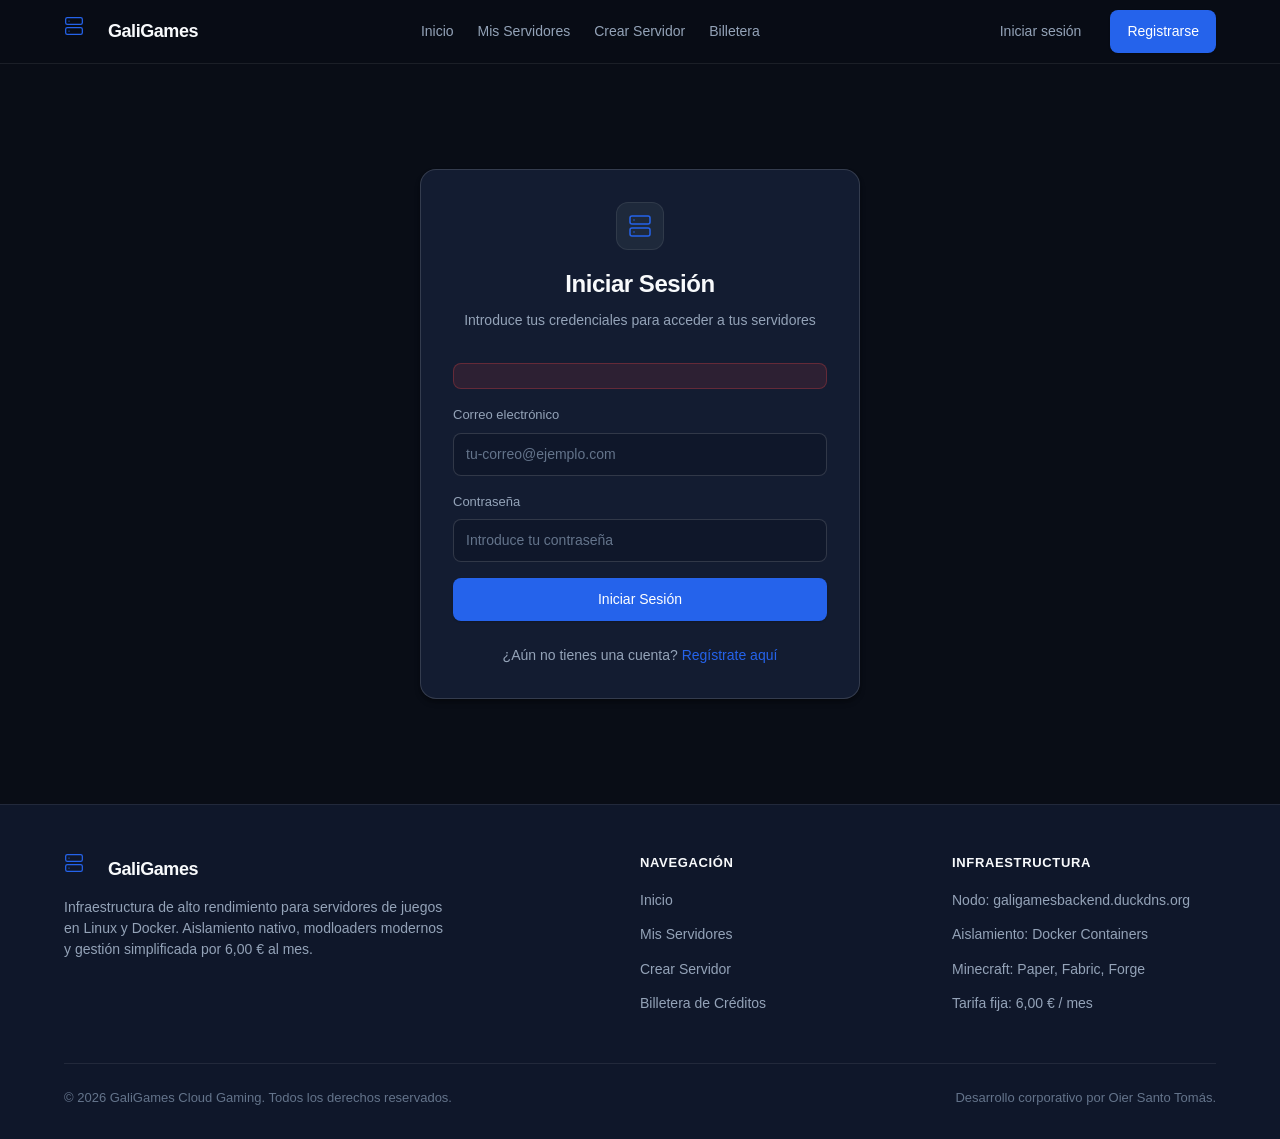
==== html/autenticacion/iniciar-sesion.html @ a90b9ae2 "feat(frontend): interfaz de servidores de juegos con arquitectura espejo, wizard visual, panel y fac" ====
<!DOCTYPE html>
<html lang="es">
<head>
  <meta charset="UTF-8">
  <meta name="viewport" content="width=device-width, initial-scale=1.0">
  <title>Iniciar Sesión - GaliGames</title>
  <meta name="description" content="Accede a tu panel de control de servidores de juegos GaliGames.">

  <!-- Hojas de estilo estructuradas -->
  <link rel="stylesheet" href="../../css/comun/variables.css">
  <link rel="stylesheet" href="../../css/comun/normalizacion.css">
  <link rel="stylesheet" href="../../css/comun/componentes.css">
  <link rel="stylesheet" href="../../css/comun/cabecera.css">
  <link rel="stylesheet" href="../../css/comun/pie-pagina.css">
  <link rel="stylesheet" href="../../css/autenticacion/iniciar-sesion.css">

  <!-- Script modular -->
  <script type="module" src="../../js/autenticacion/iniciar-sesion.js" defer></script>
</head>
<body>
  <!-- Cabecera Institucional Global -->
  <header id="cabecera-principal"></header>

  <main>
    <section class="autenticacion-seccion">
      <div class="tarjeta-autenticacion">
        <div class="autenticacion-cabecera">
          <div class="autenticacion-logo-icono">
            <svg xmlns="http://www.w3.org/2000/svg" width="24" height="24" viewBox="0 0 24 24" fill="none" stroke="currentColor" stroke-width="1.5" stroke-linecap="round" stroke-linejoin="round"><rect width="20" height="8" x="2" y="2" rx="2" ry="2"/><rect width="20" height="8" x="2" y="14" rx="2" ry="2"/><line x1="6" x2="6.01" y1="6" y2="6"/><line x1="6" x2="6.01" y1="18" y2="18"/></svg>
          </div>
          <h1 class="autenticacion-titulo">Iniciar Sesión</h1>
          <p class="autenticacion-subtitulo">Introduce tus credenciales para acceder a tus servidores</p>
        </div>

        <div id="caja-error" class="alerta-mensaje alerta-peligro" hidden></div>

        <form id="formulario-login" novalidate>
          <div class="grupo-campo">
            <label for="campo-email" class="etiqueta">Correo electrónico</label>
            <input type="email" id="campo-email" class="campo-texto" placeholder="tu-correo@ejemplo.com" required autocomplete="email">
          </div>

          <div class="grupo-campo">
            <label for="campo-password" class="etiqueta">Contraseña</label>
            <input type="password" id="campo-password" class="campo-texto" placeholder="Introduce tu contraseña" required autocomplete="current-password">
          </div>

          <button type="submit" id="boton-enviar" class="boton boton-primario boton-completo">
            Iniciar Sesión
          </button>
        </form>

        <div class="autenticacion-pie">
          ¿Aún no tienes una cuenta? <a href="../../html/autenticacion/registro.html">Regístrate aquí</a>
        </div>
      </div>
    </section>
  </main>

  <!-- Pie de Página Institucional Global -->
  <footer id="pie-principal"></footer>
</body>
</html>
---- css/comun/variables.css ----
:root {
  /* Escala Cromática Neutra (Dark Slate Enterprise) */
  --color-fondo-base: #090d16;
  --color-fondo-superficie: #0f172a;
  --color-fondo-tarjeta: #131c31;
  --color-fondo-elevado: #1e293b;
  --color-fondo-sutil: #162035;

  /* Bordes y Líneas Divisoras */
  --color-borde-tenue: rgba(255, 255, 255, 0.08);
  --color-borde-medio: rgba(255, 255, 255, 0.14);
  --color-borde-foco: #3b82f6;

  /* Escala Tipográfica y Contrastes */
  --color-texto-principal: #f8fafc;
  --color-texto-secundario: #94a3b8;
  --color-texto-atenuado: #64748b;
  --color-texto-inverso: #090d16;

  /* Acento Institucional Corporativo */
  --color-acento-primario: #2563eb;
  --color-acento-hover: #1d4ed8;
  --color-acento-activo: #1e40af;
  --color-acento-superficie: rgba(37, 99, 235, 0.12);
  --color-acento-borde: rgba(37, 99, 235, 0.35);

  /* Estados Funcionales Sobrios */
  --color-exito: #10b981;
  --color-exito-fondo: rgba(16, 185, 129, 0.12);
  --color-exito-borde: rgba(16, 185, 129, 0.28);

  --color-alerta: #f59e0b;
  --color-alerta-fondo: rgba(245, 158, 11, 0.12);
  --color-alerta-borde: rgba(245, 158, 11, 0.28);

  --color-peligro: #ef4444;
  --color-peligro-fondo: rgba(239, 68, 68, 0.12);
  --color-peligro-borde: rgba(239, 68, 68, 0.28);

  /* Tipografía */
  --fuente-principal: -apple-system, BlinkMacSystemFont, "Segoe UI", Roboto, "Helvetica Neue", Arial, sans-serif;
  --fuente-codigo: "JetBrains Mono", Menlo, Monaco, Consolas, "Liberation Mono", monospace;

  /* Escala de Espaciado (Múltiplos de 4px y 8px) */
  --espacio-4: 4px;
  --espacio-8: 8px;
  --espacio-12: 12px;
  --espacio-16: 16px;
  --espacio-24: 24px;
  --espacio-32: 32px;
  --espacio-48: 48px;
  --espacio-64: 64px;

  /* Radios de Borde */
  --radio-sm: 4px;
  --radio-md: 8px;
  --radio-lg: 12px;
  --radio-xl: 16px;
  --radio-completo: 9999px;

  /* Sombras Sutiles */
  --sombra-sm: 0 1px 2px 0 rgba(0, 0, 0, 0.25);
  --sombra-md: 0 4px 6px -1px rgba(0, 0, 0, 0.3), 0 2px 4px -2px rgba(0, 0, 0, 0.3);
  --sombra-lg: 0 10px 15px -3px rgba(0, 0, 0, 0.4), 0 4px 6px -4px rgba(0, 0, 0, 0.4);

  /* Transiciones */
  --transicion-rapida: 150ms cubic-bezier(0.4, 0, 0.2, 1);
  --transicion-normal: 250ms cubic-bezier(0.4, 0, 0.2, 1);
}
---- css/comun/normalizacion.css ----
*,
*::before,
*::after {
  box-sizing: border-box;
  margin: 0;
  padding: 0;
}

html {
  font-size: 16px;
  scroll-behavior: smooth;
  -webkit-text-size-adjust: 100%;
}

body {
  min-height: 100vh;
  background-color: var(--color-fondo-base);
  color: var(--color-texto-principal);
  font-family: var(--fuente-principal);
  font-size: 0.9375rem;
  line-height: 1.5;
  -webkit-font-smoothing: antialiased;
  -moz-osx-font-smoothing: grayscale;
  display: flex;
  flex-direction: column;
}

main {
  flex: 1;
}

img,
svg {
  display: block;
  max-width: 100%;
}

a {
  color: inherit;
  text-decoration: none;
  transition: color var(--transicion-rapida);
}

button,
input,
optgroup,
select,
textarea {
  font: inherit;
  color: inherit;
  border: none;
  background: none;
}

button {
  cursor: pointer;
}

ul,
ol {
  list-style: none;
}

table {
  border-collapse: collapse;
  width: 100%;
}

/* Indicadores de foco accesibles */
:focus-visible {
  outline: 2px solid var(--color-borde-foco);
  outline-offset: 2px;
}

/* Contenedor estándar con respiro perimetral */
.contenedor {
  width: 100%;
  max-width: 1200px;
  margin-left: auto;
  margin-right: auto;
  padding-left: var(--espacio-24);
  padding-right: var(--espacio-24);
}
---- css/comun/componentes.css ----
/* ==========================================================================
   Botones Enterprise
   ========================================================================== */
.boton {
  display: inline-flex;
  align-items: center;
  justify-content: center;
  gap: var(--espacio-8);
  padding: 10px var(--espacio-16);
  font-size: 0.875rem;
  font-weight: 500;
  border-radius: var(--radio-md);
  border: 1px solid transparent;
  transition: background-color var(--transicion-rapida),
              border-color var(--transicion-rapida),
              color var(--transicion-rapida),
              box-shadow var(--transicion-rapida),
              transform var(--transicion-rapida);
  white-space: nowrap;
  user-select: none;
}

.boton:disabled {
  opacity: 0.5;
  cursor: not-allowed;
  pointer-events: none;
}

.boton-primario {
  background-color: var(--color-acento-primario);
  color: #ffffff;
  border-color: var(--color-acento-borde);
  box-shadow: 0 1px 2px 0 rgba(0, 0, 0, 0.2);
}

.boton-primario:hover {
  background-color: var(--color-acento-hover);
}

.boton-primario:active {
  background-color: var(--color-acento-activo);
}

.boton-secundario {
  background-color: var(--color-fondo-elevado);
  color: var(--color-texto-principal);
  border-color: var(--color-borde-medio);
}

.boton-secundario:hover {
  background-color: var(--color-fondo-tarjeta);
  border-color: var(--color-borde-foco);
}

.boton-fantasma {
  background-color: transparent;
  color: var(--color-texto-secundario);
  border-color: transparent;
}

.boton-fantasma:hover {
  background-color: var(--color-fondo-elevado);
  color: var(--color-texto-principal);
}

.boton-peligro {
  background-color: var(--color-peligro-fondo);
  color: var(--color-peligro);
  border-color: var(--color-peligro-borde);
}

.boton-peligro:hover {
  background-color: var(--color-peligro);
  color: #ffffff;
}

.boton-grande {
  padding: 14px var(--espacio-24);
  font-size: 1rem;
  font-weight: 600;
  border-radius: var(--radio-lg);
}

.boton-completo {
  width: 100%;
}

/* ==========================================================================
   Tarjetas de Contenido
   ========================================================================== */
.tarjeta {
  background-color: var(--color-fondo-tarjeta);
  border: 1px solid var(--color-borde-tenue);
  border-radius: var(--radio-lg);
  padding: var(--espacio-24);
  box-shadow: var(--sombra-sm);
  transition: border-color var(--transicion-rapida), box-shadow var(--transicion-rapida);
}

.tarjeta-interactiva {
  cursor: pointer;
  user-select: none;
}

.tarjeta-interactiva:hover {
  border-color: var(--color-borde-medio);
  background-color: var(--color-fondo-elevado);
}

.tarjeta-interactiva.activa,
.tarjeta-seleccionada {
  border-color: var(--color-acento-primario);
  background-color: var(--color-acento-superficie);
}

/* ==========================================================================
   Insignias de Estado (Badges)
   ========================================================================== */
.insignia {
  display: inline-flex;
  align-items: center;
  gap: var(--espacio-4);
  padding: 2px var(--espacio-8);
  font-size: 0.75rem;
  font-weight: 600;
  border-radius: var(--radio-completo);
  border: 1px solid var(--color-borde-tenue);
  background-color: var(--color-fondo-elevado);
  color: var(--color-texto-secundario);
}

.insignia-punto {
  width: 6px;
  height: 6px;
  border-radius: 50%;
  background-color: currentColor;
}

.insignia-exito {
  background-color: var(--color-exito-fondo);
  border-color: var(--color-exito-borde);
  color: var(--color-exito);
}

.insignia-alerta {
  background-color: var(--color-alerta-fondo);
  border-color: var(--color-alerta-borde);
  color: var(--color-alerta);
}

.insignia-peligro {
  background-color: var(--color-peligro-fondo);
  border-color: var(--color-peligro-borde);
  color: var(--color-peligro);
}

.insignia-primaria {
  background-color: var(--color-acento-superficie);
  border-color: var(--color-acento-borde);
  color: var(--color-acento-primario);
}

/* ==========================================================================
   Formularios y Controles
   ========================================================================== */
.grupo-campo {
  display: flex;
  flex-direction: column;
  gap: var(--espacio-8);
  margin-bottom: var(--espacio-16);
}

.etiqueta {
  font-size: 0.8125rem;
  font-weight: 500;
  color: var(--color-texto-secundario);
}

.campo-texto,
.campo-seleccion,
.campo-area {
  background-color: var(--color-fondo-superficie);
  border: 1px solid var(--color-borde-medio);
  border-radius: var(--radio-md);
  padding: 10px var(--espacio-12);
  color: var(--color-texto-principal);
  font-size: 0.875rem;
  transition: border-color var(--transicion-rapida), box-shadow var(--transicion-rapida);
}

.campo-texto:focus,
.campo-seleccion:focus,
.campo-area:focus {
  border-color: var(--color-acento-primario);
  outline: none;
  box-shadow: 0 0 0 3px var(--color-acento-superficie);
}

.campo-texto::placeholder,
.campo-area::placeholder {
  color: var(--color-texto-atenuado);
}

.texto-ayuda {
  font-size: 0.75rem;
  color: var(--color-texto-atenuado);
}

.alerta-mensaje {
  display: flex;
  align-items: flex-start;
  gap: var(--espacio-12);
  padding: var(--espacio-12) var(--espacio-16);
  border-radius: var(--radio-md);
  font-size: 0.875rem;
  margin-bottom: var(--espacio-16);
}

.alerta-peligro {
  background-color: var(--color-peligro-fondo);
  border: 1px solid var(--color-peligro-borde);
  color: var(--color-peligro);
}

.alerta-exito {
  background-color: var(--color-exito-fondo);
  border: 1px solid var(--color-exito-borde);
  color: var(--color-exito);
}

.alerta-aviso {
  background-color: var(--color-alerta-fondo);
  border: 1px solid var(--color-alerta-borde);
  color: var(--color-alerta);
}

/* ==========================================================================
   Modales Dialog
   ========================================================================== */
.modal-fondo {
  position: fixed;
  inset: 0;
  background-color: rgba(0, 0, 0, 0.75);
  backdrop-filter: blur(4px);
  display: flex;
  align-items: center;
  justify-content: center;
  padding: var(--espacio-16);
  z-index: 1000;
  opacity: 0;
  visibility: hidden;
  transition: opacity var(--transicion-normal), visibility var(--transicion-normal);
}

.modal-fondo.abierto {
  opacity: 1;
  visibility: visible;
}

.modal-caja {
  background-color: var(--color-fondo-tarjeta);
  border: 1px solid var(--color-borde-medio);
  border-radius: var(--radio-xl);
  width: 100%;
  max-width: 520px;
  box-shadow: var(--sombra-lg);
  overflow: hidden;
  transform: translateY(12px) scale(0.98);
  transition: transform var(--transicion-normal);
}

.modal-fondo.abierto .modal-caja {
  transform: translateY(0) scale(1);
}

.modal-cabecera {
  display: flex;
  align-items: center;
  justify-content: space-between;
  padding: var(--espacio-16) var(--espacio-24);
  border-bottom: 1px solid var(--color-borde-tenue);
}

.modal-titulo {
  font-size: 1.125rem;
  font-weight: 600;
}

.modal-cuerpo {
  padding: var(--espacio-24);
}

.modal-pie {
  display: flex;
  align-items: center;
  justify-content: flex-end;
  gap: var(--espacio-12);
  padding: var(--espacio-16) var(--espacio-24);
  background-color: var(--color-fondo-superficie);
  border-top: 1px solid var(--color-borde-tenue);
}

/* ==========================================================================
   Notificaciones Toast
   ========================================================================== */
.notificaciones-contenedor {
  position: fixed;
  bottom: var(--espacio-24);
  right: var(--espacio-24);
  display: flex;
  flex-direction: column;
  gap: var(--espacio-8);
  z-index: 2000;
  pointer-events: none;
}

.notificacion-item {
  pointer-events: auto;
  min-width: 300px;
  max-width: 420px;
  padding: var(--espacio-12) var(--espacio-16);
  border-radius: var(--radio-md);
  background-color: var(--color-fondo-elevado);
  border: 1px solid var(--color-borde-medio);
  color: var(--color-texto-principal);
  box-shadow: var(--sombra-md);
  font-size: 0.875rem;
  display: flex;
  align-items: center;
  justify-content: space-between;
  gap: var(--espacio-12);
  animation: slideUp 200ms ease forwards;
}

@keyframes slideUp {
  from {
    opacity: 0;
    transform: translateY(10px);
  }
  to {
    opacity: 1;
    transform: translateY(0);
  }
}
---- css/comun/cabecera.css ----
.cabecera-global {
  position: sticky;
  top: 0;
  z-index: 100;
  background-color: rgba(9, 13, 22, 0.85);
  backdrop-filter: blur(12px);
  border-bottom: 1px solid var(--color-borde-tenue);
  height: 64px;
}

.cabecera-contenedor {
  height: 100%;
  display: flex;
  align-items: center;
  justify-content: space-between;
  gap: var(--espacio-24);
}

.cabecera-marca {
  display: flex;
  align-items: center;
  gap: var(--espacio-12);
  font-size: 1.125rem;
  font-weight: 700;
  letter-spacing: -0.025em;
  color: var(--color-texto-principal);
}

.cabecera-logo-icono {
  width: 32px;
  height: 32px;
  color: var(--color-acento-primario);
}

.cabecera-nav {
  display: flex;
  align-items: center;
  gap: var(--espacio-24);
}

.cabecera-enlace {
  font-size: 0.875rem;
  font-weight: 500;
  color: var(--color-texto-secundario);
  transition: color var(--transicion-rapida);
}

.cabecera-enlace:hover,
.cabecera-enlace.activo {
  color: var(--color-texto-principal);
}

.cabecera-acciones {
  display: flex;
  align-items: center;
  gap: var(--espacio-12);
}

.cabecera-saldo-pill {
  display: inline-flex;
  align-items: center;
  gap: var(--espacio-6);
  padding: 6px var(--espacio-12);
  background-color: var(--color-fondo-tarjeta);
  border: 1px solid var(--color-borde-medio);
  border-radius: var(--radio-completo);
  font-size: 0.8125rem;
  font-weight: 600;
  color: var(--color-texto-principal);
  transition: border-color var(--transicion-rapida);
}

.cabecera-saldo-pill:hover {
  border-color: var(--color-acento-primario);
}

.cabecera-usuario-nombre {
  font-size: 0.875rem;
  color: var(--color-texto-secundario);
  max-width: 140px;
  overflow: hidden;
  text-overflow: ellipsis;
  white-space: nowrap;
}
---- css/comun/pie-pagina.css ----
.pie-pagina-global {
  background-color: var(--color-fondo-superficie);
  border-top: 1px solid var(--color-borde-tenue);
  padding-top: var(--espacio-48);
  padding-bottom: var(--espacio-32);
  margin-top: auto;
}

.pie-pagina-rejilla {
  display: grid;
  grid-template-columns: 2fr 1fr 1fr;
  gap: var(--espacio-48);
  margin-bottom: var(--espacio-48);
}

@media (max-width: 768px) {
  .pie-pagina-rejilla {
    grid-template-columns: 1fr;
    gap: var(--espacio-32);
  }
}

.pie-pagina-descripcion {
  font-size: 0.875rem;
  color: var(--color-texto-secundario);
  margin-top: var(--espacio-12);
  max-width: 380px;
}

.pie-pagina-columna-titulo {
  font-size: 0.8125rem;
  font-weight: 600;
  text-transform: uppercase;
  letter-spacing: 0.05em;
  color: var(--color-texto-principal);
  margin-bottom: var(--espacio-16);
}

.pie-pagina-lista {
  display: flex;
  flex-direction: column;
  gap: var(--espacio-12);
}

.pie-pagina-enlace {
  font-size: 0.875rem;
  color: var(--color-texto-secundario);
  transition: color var(--transicion-rapida);
}

.pie-pagina-enlace:hover {
  color: var(--color-texto-principal);
}

.pie-pagina-inferior {
  padding-top: var(--espacio-24);
  border-top: 1px solid var(--color-borde-tenue);
  display: flex;
  align-items: center;
  justify-content: space-between;
  font-size: 0.8125rem;
  color: var(--color-texto-atenuado);
}
---- css/autenticacion/iniciar-sesion.css ----
.autenticacion-seccion {
  min-height: calc(100vh - 160px);
  display: flex;
  align-items: center;
  justify-content: center;
  padding-top: var(--espacio-48);
  padding-bottom: var(--espacio-48);
}

.tarjeta-autenticacion {
  width: 100%;
  max-width: 440px;
  background-color: var(--color-fondo-tarjeta);
  border: 1px solid var(--color-borde-medio);
  border-radius: var(--radio-xl);
  padding: var(--espacio-32);
  box-shadow: var(--sombra-md);
}

.autenticacion-cabecera {
  text-align: center;
  margin-bottom: var(--espacio-32);
}

.autenticacion-logo-icono {
  width: 48px;
  height: 48px;
  margin: 0 auto var(--espacio-16);
  color: var(--color-acento-primario);
  background-color: var(--color-fondo-elevado);
  border-radius: var(--radio-lg);
  display: flex;
  align-items: center;
  justify-content: center;
  border: 1px solid var(--color-borde-tenue);
}

.autenticacion-titulo {
  font-size: 1.5rem;
  font-weight: 700;
  letter-spacing: -0.02em;
  color: var(--color-texto-principal);
  margin-bottom: var(--espacio-8);
}

.autenticacion-subtitulo {
  font-size: 0.875rem;
  color: var(--color-texto-secundario);
}

.autenticacion-pie {
  margin-top: var(--espacio-24);
  text-align: center;
  font-size: 0.875rem;
  color: var(--color-texto-secundario);
}

.autenticacion-pie a {
  color: var(--color-acento-primario);
  font-weight: 500;
}

.autenticacion-pie a:hover {
  text-decoration: underline;
}
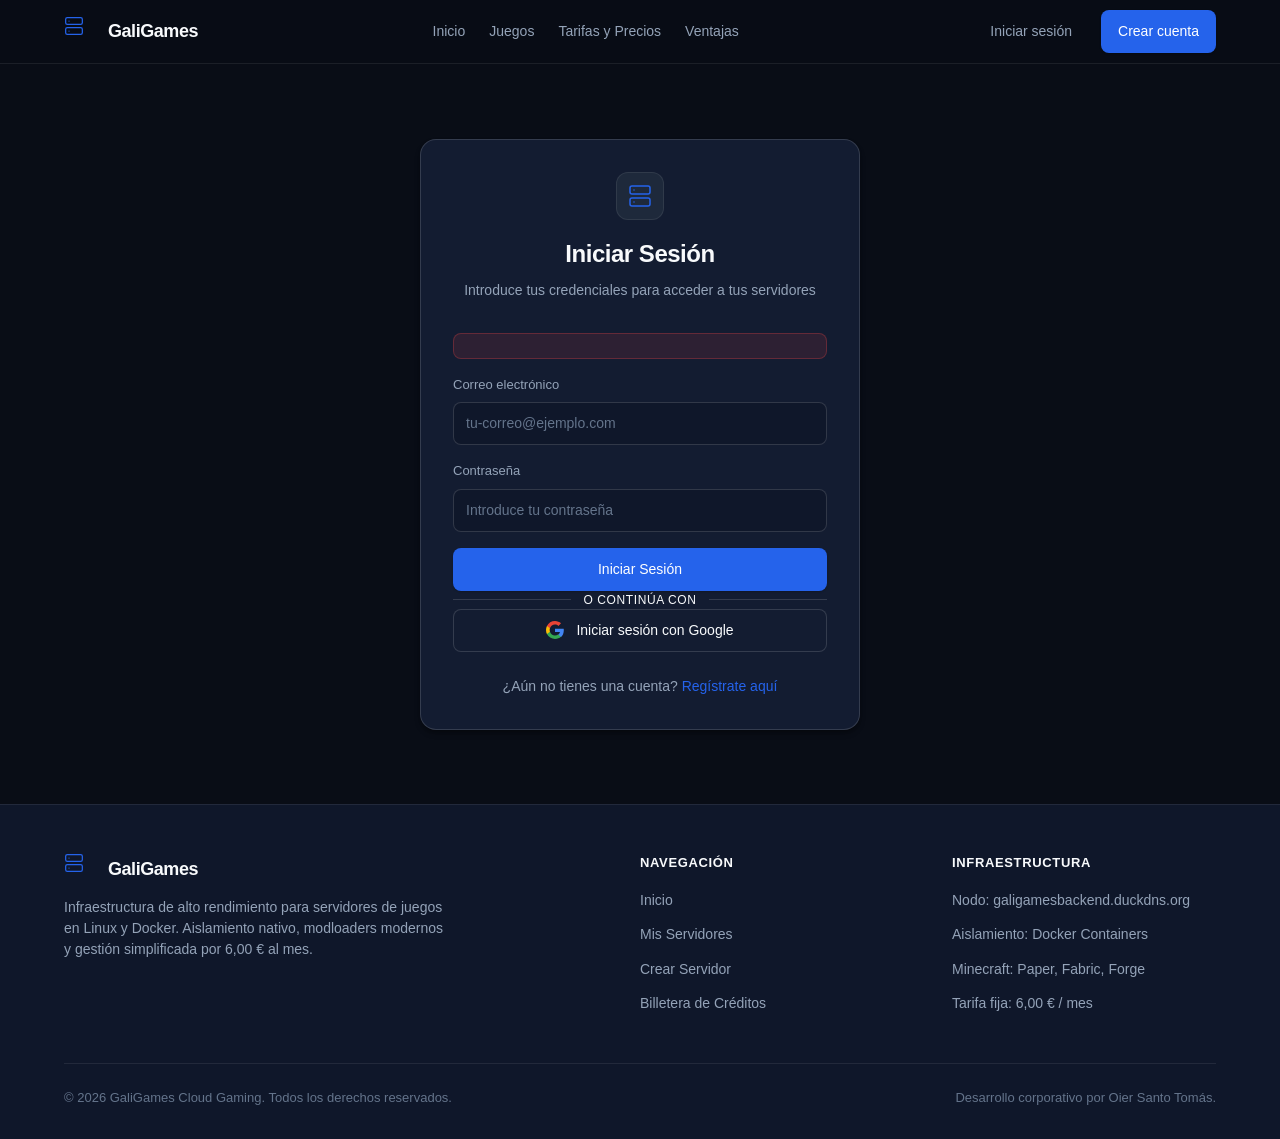
==== commit 938098b8: "feat: anadir login con Google, explorador de archivos y mods, y descarga de mundos" ====
--- a/html/autenticacion/iniciar-sesion.html
+++ b/html/autenticacion/iniciar-sesion.html
@@ -50,6 +50,22 @@
           </button>
         </form>
 
+        <div class="separador-o">
+          <span class="separador-o-linea"></span>
+          <span class="separador-o-texto">o continúa con</span>
+          <span class="separador-o-linea"></span>
+        </div>
+
+        <button type="button" id="boton-google" class="boton boton-google boton-completo" aria-label="Iniciar sesión con Google">
+          <svg class="icono-svg" width="18" height="18" viewBox="0 0 24 24" aria-hidden="true">
+            <path fill="#4285F4" d="M23.745 12.27c0-.7-.06-1.4-.19-2.07H12v4.51h6.6c-.29 1.52-1.14 2.82-2.4 3.68v3.05h3.88c2.27-2.09 3.66-5.17 3.66-9.17z"/>
+            <path fill="#34A853" d="M12 24c3.24 0 5.95-1.08 7.93-2.91l-3.88-3.05c-1.08.72-2.45 1.16-4.05 1.16-3.12 0-5.77-2.1-6.72-4.93H1.25v3.15C3.26 21.36 7.33 24 12 24z"/>
+            <path fill="#FBBC05" d="M5.28 14.27c-.25-.72-.38-1.49-.38-2.27s.13-1.55.38-2.27V6.58H1.25C.45 8.17 0 9.96 0 12s.45 3.83 1.25 5.42l4.03-3.15z"/>
+            <path fill="#EA4335" d="M12 4.75c1.77 0 3.35.61 4.6 1.8l3.42-3.42C17.95 1.19 15.24 0 12 0 7.33 0 3.26 2.64 1.25 6.58l4.03 3.15c.95-2.83 3.6-4.98 6.72-4.98z"/>
+          </svg>
+          <span>Iniciar sesión con Google</span>
+        </button>
+
         <div class="autenticacion-pie">
           ¿Aún no tienes una cuenta? <a href="../../html/autenticacion/registro.html">Regístrate aquí</a>
         </div>
--- a/css/comun/componentes.css
+++ b/css/comun/componentes.css
@@ -74,6 +74,44 @@
   color: #ffffff;
 }
 
+.boton-google {
+  background-color: var(--color-fondo-tarjeta);
+  color: var(--color-texto-principal);
+  border-color: var(--color-borde-medio);
+  font-weight: 500;
+  display: inline-flex;
+  align-items: center;
+  justify-content: center;
+  gap: var(--espacio-12);
+}
+
+.boton-google:hover {
+  background-color: var(--color-fondo-elevado);
+  border-color: var(--color-borde-foco);
+  box-shadow: var(--sombra-sm);
+}
+
+.separador-o {
+  display: flex;
+  align-items: center;
+  gap: var(--espacio-12);
+  margin: var(--espacio-20) 0;
+}
+
+.separador-o-linea {
+  flex: 1;
+  height: 1px;
+  background-color: var(--color-borde-medio);
+}
+
+.separador-o-texto {
+  font-size: 0.75rem;
+  text-transform: uppercase;
+  letter-spacing: 0.05em;
+  color: var(--color-texto-terciario);
+  font-weight: 500;
+}
+
 .boton-grande {
   padding: 14px var(--espacio-24);
   font-size: 1rem;
@@ -342,3 +380,21 @@
     transform: translateY(0);
   }
 }
+
+.notificacion-item.notificacion-exito {
+  border-color: var(--color-exito);
+}
+
+.notificacion-item.notificacion-error {
+  border-color: var(--color-peligro);
+}
+
+.notificacion-item.notificacion-alerta {
+  border-color: var(--color-alerta);
+}
+
+.notificacion-item.notificacion-saliendo {
+  opacity: 0;
+  transform: translateY(8px);
+  transition: opacity 200ms ease, transform 200ms ease;
+}
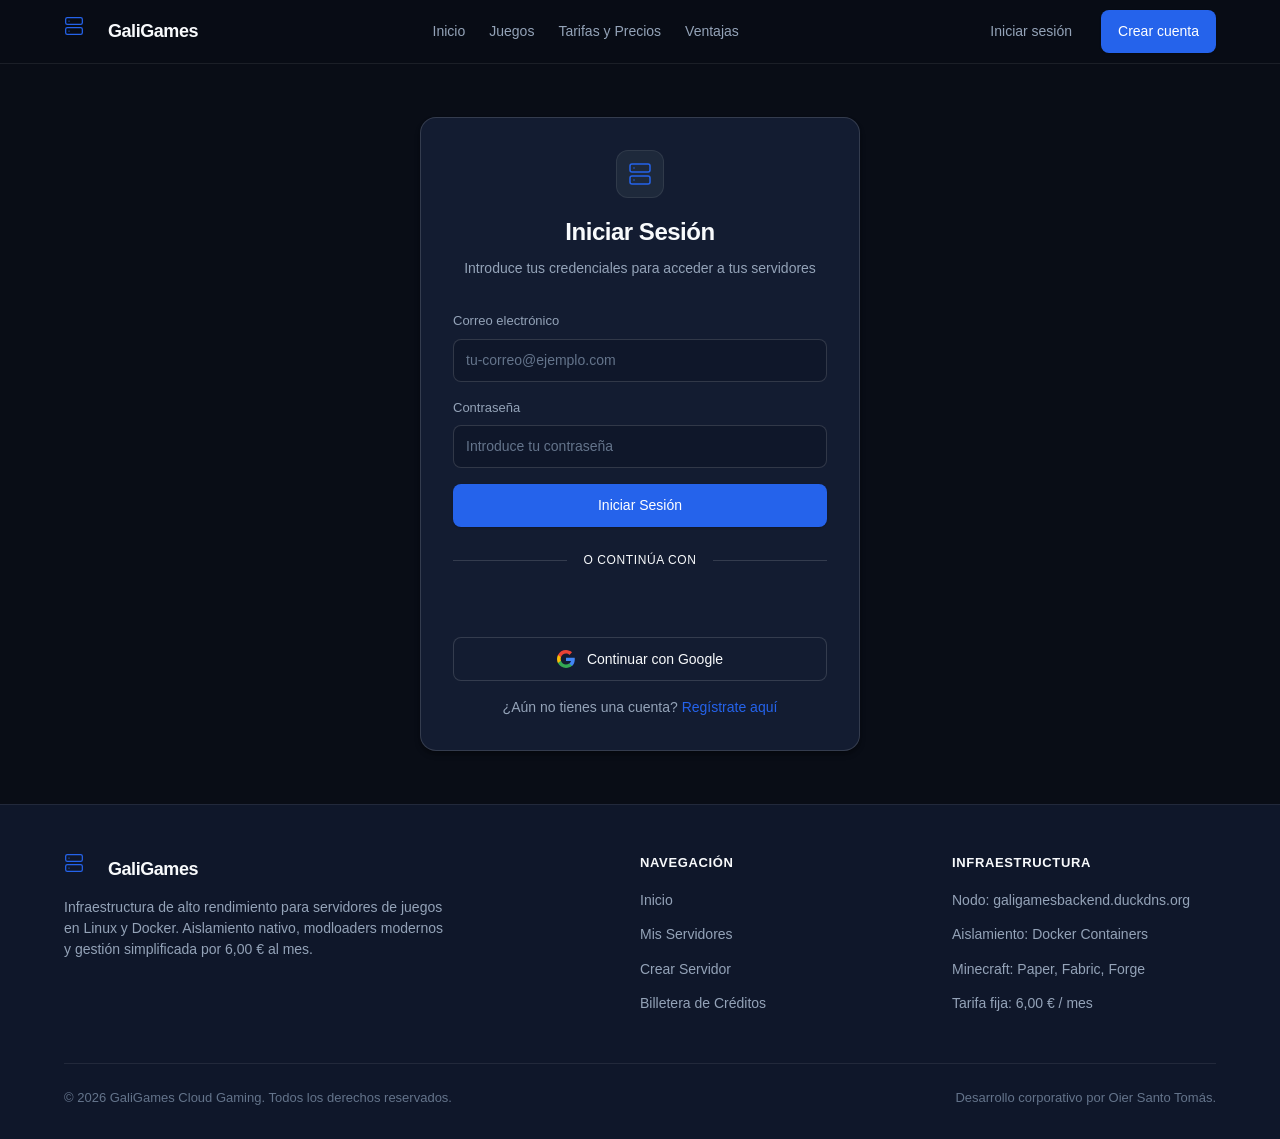
==== commit 98ee9084: "fix: resolver recuadro rojo, ajustar margenes y anadir Google Identity Services oficial" ====
--- a/html/autenticacion/iniciar-sesion.html
+++ b/html/autenticacion/iniciar-sesion.html
@@ -13,6 +13,9 @@
   <link rel="stylesheet" href="../../css/comun/cabecera.css">
   <link rel="stylesheet" href="../../css/comun/pie-pagina.css">
   <link rel="stylesheet" href="../../css/autenticacion/iniciar-sesion.css">
+
+  <!-- Google Identity Services Oficial -->
+  <script src="https://accounts.google.com/gsi/client" async defer></script>
 
   <!-- Script modular -->
   <script type="module" src="../../js/autenticacion/iniciar-sesion.js" defer></script>
@@ -56,6 +59,8 @@
           <span class="separador-o-linea"></span>
         </div>
 
+        <div id="contenedor-google-oficial" class="contenedor-google-oficial"></div>
+
         <button type="button" id="boton-google" class="boton boton-google boton-completo" aria-label="Iniciar sesión con Google">
           <svg class="icono-svg" width="18" height="18" viewBox="0 0 24 24" aria-hidden="true">
             <path fill="#4285F4" d="M23.745 12.27c0-.7-.06-1.4-.19-2.07H12v4.51h6.6c-.29 1.52-1.14 2.82-2.4 3.68v3.05h3.88c2.27-2.09 3.66-5.17 3.66-9.17z"/>
@@ -63,7 +68,7 @@
             <path fill="#FBBC05" d="M5.28 14.27c-.25-.72-.38-1.49-.38-2.27s.13-1.55.38-2.27V6.58H1.25C.45 8.17 0 9.96 0 12s.45 3.83 1.25 5.42l4.03-3.15z"/>
             <path fill="#EA4335" d="M12 4.75c1.77 0 3.35.61 4.6 1.8l3.42-3.42C17.95 1.19 15.24 0 12 0 7.33 0 3.26 2.64 1.25 6.58l4.03 3.15c.95-2.83 3.6-4.98 6.72-4.98z"/>
           </svg>
-          <span>Iniciar sesión con Google</span>
+          <span id="texto-boton-google">Continuar con Google</span>
         </button>
 
         <div class="autenticacion-pie">
--- a/css/comun/normalizacion.css
+++ b/css/comun/normalizacion.css
@@ -72,6 +72,11 @@
   outline-offset: 2px;
 }
 
+/* Ocultación estricta de elementos con atributo hidden */
+[hidden] {
+  display: none !important;
+}
+
 /* Contenedor estándar con respiro perimetral */
 .contenedor {
   width: 100%;
--- a/css/comun/componentes.css
+++ b/css/comun/componentes.css
@@ -77,12 +77,19 @@
 .boton-google {
   background-color: var(--color-fondo-tarjeta);
   color: var(--color-texto-principal);
-  border-color: var(--color-borde-medio);
+  border: 1px solid var(--color-borde-medio);
   font-weight: 500;
-  display: inline-flex;
+  display: flex;
   align-items: center;
   justify-content: center;
   gap: var(--espacio-12);
+  width: 100%;
+  height: 44px;
+  padding: 0 var(--espacio-16);
+  border-radius: var(--radio-md);
+  margin-top: var(--espacio-8);
+  margin-bottom: var(--espacio-8);
+  transition: background-color var(--transicion-rapida), border-color var(--transicion-rapida), box-shadow var(--transicion-rapida);
 }
 
 .boton-google:hover {
@@ -91,11 +98,26 @@
   box-shadow: var(--sombra-sm);
 }
 
+.contenedor-google-oficial {
+  width: 100%;
+  display: flex;
+  justify-content: center;
+  align-items: center;
+  min-height: 44px;
+  margin-top: var(--espacio-8);
+  margin-bottom: var(--espacio-8);
+}
+
+.contenedor-google-oficial iframe {
+  margin: 0 auto !important;
+}
+
 .separador-o {
   display: flex;
   align-items: center;
-  gap: var(--espacio-12);
-  margin: var(--espacio-20) 0;
+  gap: var(--espacio-16);
+  margin-top: var(--espacio-24);
+  margin-bottom: var(--espacio-16);
 }
 
 .separador-o-linea {
@@ -110,6 +132,11 @@
   letter-spacing: 0.05em;
   color: var(--color-texto-terciario);
   font-weight: 500;
+  white-space: nowrap;
+}
+
+.oculto {
+  display: none !important;
 }
 
 .boton-grande {
@@ -254,6 +281,11 @@
   margin-bottom: var(--espacio-16);
 }
 
+.alerta-mensaje[hidden],
+.alerta-mensaje:empty {
+  display: none !important;
+}
+
 .alerta-peligro {
   background-color: var(--color-peligro-fondo);
   border: 1px solid var(--color-peligro-borde);
--- a/css/autenticacion/iniciar-sesion.css
+++ b/css/autenticacion/iniciar-sesion.css
@@ -49,7 +49,7 @@
 }
 
 .autenticacion-pie {
-  margin-top: var(--espacio-24);
+  margin-top: var(--espacio-16);
   text-align: center;
   font-size: 0.875rem;
   color: var(--color-texto-secundario);
